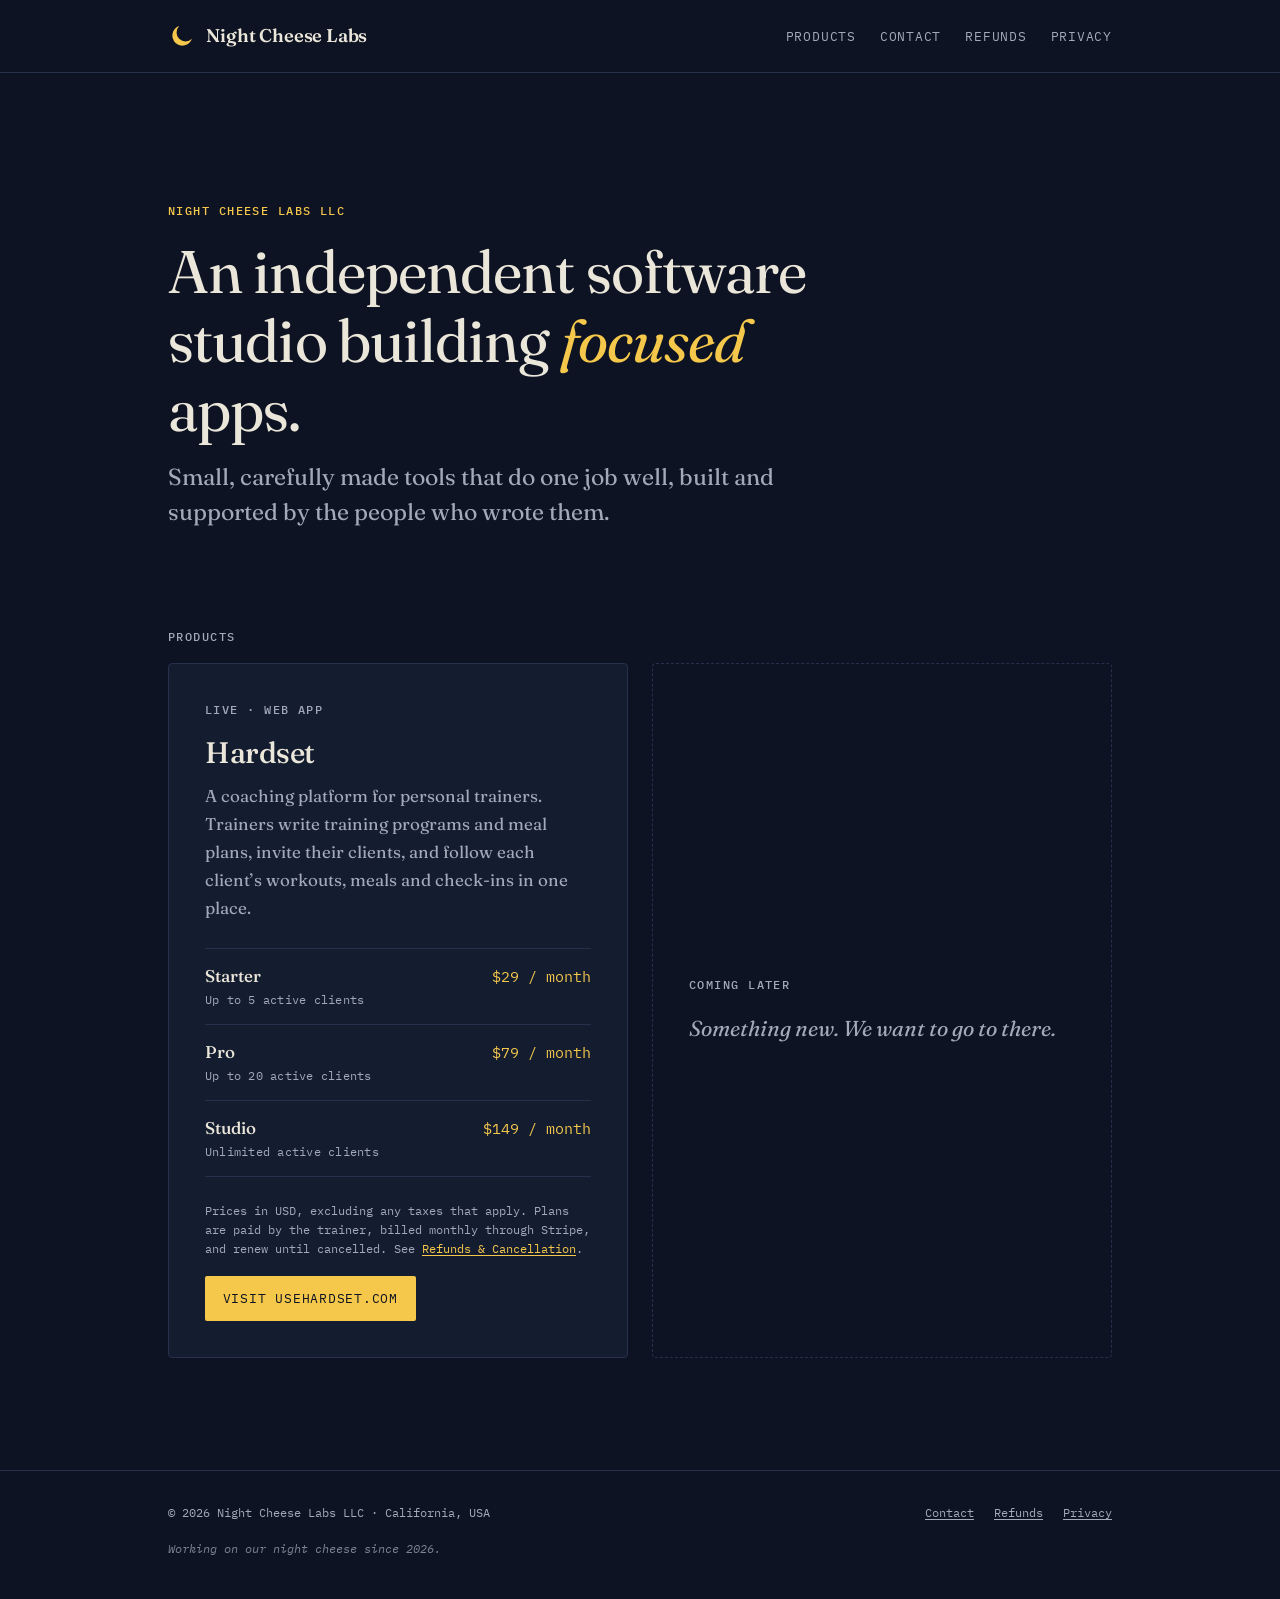
==== index.html @ 93fee765 "Add Night Cheese Labs website Static HTML/CSS site for nightcheeselabs.co: home with Hardset product" ====
<!doctype html>
<html lang="en">
<head>
  <meta charset="utf-8">
  <meta name="viewport" content="width=device-width, initial-scale=1">
  <title>Night Cheese Labs — Independent software studio</title>
  <meta name="description" content="Night Cheese Labs is an independent software studio building focused apps, starting with Hardset, a coaching platform for personal trainers and their clients.">
  <link rel="canonical" href="https://nightcheeselabs.co/">
  <meta property="og:type" content="website">
  <meta property="og:site_name" content="Night Cheese Labs">
  <meta property="og:title" content="Night Cheese Labs — Independent software studio">
  <meta property="og:description" content="An independent software studio building focused apps, starting with Hardset.">
  <meta property="og:url" content="https://nightcheeselabs.co/">
  <meta name="twitter:card" content="summary">
  <meta name="theme-color" content="#0d1322">
  <link rel="icon" type="image/svg+xml" href="data:image/svg+xml,%3Csvg xmlns='http://www.w3.org/2000/svg' viewBox='0 0 24 24'%3E%3Crect width='24' height='24' rx='5' fill='%230d1322'/%3E%3Cpath d='M19.5 13.9A7.6 7.6 0 1 1 10.1 4.5a6 6 0 0 0 9.4 9.4z' fill='%23f5c84c'/%3E%3C/svg%3E">
  <link rel="preconnect" href="https://fonts.googleapis.com">
  <link rel="preconnect" href="https://fonts.gstatic.com" crossorigin>
  <link rel="stylesheet" href="https://fonts.googleapis.com/css2?family=Fraunces:ital,opsz,wght@0,9..144,400..600;1,9..144,400&family=IBM+Plex+Mono:wght@400;500&display=swap">
  <link rel="stylesheet" href="/style.css">
</head>
<body>
  <a class="skip" href="#main">Skip to content</a>

  <header class="site-header">
    <div class="wrap">
      <a class="logo" href="/" aria-label="Night Cheese Labs, home">
        <span class="logo-mark" aria-hidden="true">
          <svg class="moon" viewBox="0 0 24 24"><path d="M20.5 14.4A8.6 8.6 0 1 1 9.6 3.5a6.8 6.8 0 0 0 10.9 10.9z" fill="#f5c84c"/></svg>
          <svg class="cheese" viewBox="0 0 24 24"><path d="M2.5 19.5v-7l13-8 6 8v7z" fill="#f5c84c"/><path d="M2.5 12.5h19" stroke="#c9a43c" stroke-width="1.2"/><circle cx="7" cy="16.2" r="1.5" fill="#0d1322"/><circle cx="13.6" cy="15.2" r="1" fill="#0d1322"/><circle cx="17.6" cy="17.4" r="1.2" fill="#0d1322"/><ellipse cx="13.5" cy="9.2" rx="1.3" ry=".8" fill="#0d1322"/></svg>
        </span>
        Night Cheese Labs
      </a>
      <nav class="site-nav" aria-label="Main">
        <ul>
          <li><a href="/#products">Products</a></li>
          <li><a href="/contact.html">Contact</a></li>
          <li><a href="/refunds.html">Refunds</a></li>
          <li><a href="/privacy.html">Privacy</a></li>
        </ul>
      </nav>
    </div>
  </header>

  <main id="main">
    <section class="hero">
      <div class="wrap">
        <p class="label label--accent">Night Cheese Labs LLC</p>
        <h1>An independent software studio building <em>focused</em> apps.</h1>
        <p class="lede">Small, carefully made tools that do one job well, built and supported by the people who wrote them.</p>
      </div>
    </section>

    <section class="section" id="products" aria-labelledby="products-title">
      <div class="wrap">
        <p class="label">Products</p>
        <h2 id="products-title" class="visually-hidden">Products</h2>
        <div class="products">
          <article class="card" aria-labelledby="hardset-title">
            <p class="label label--accent">Live · Web app</p>
            <h3 id="hardset-title">Hardset</h3>
            <p>A coaching platform for personal trainers. Trainers write training programs and meal plans, invite their clients, and follow each client’s workouts, meals and check-ins in one place.</p>

            <ul class="plans" aria-label="Hardset plans">
              <li>
                <span class="plan-name">Starter <small>Up to 5 active clients</small></span>
                <span class="plan-price">$29 / month</span>
              </li>
              <li>
                <span class="plan-name">Pro <small>Up to 20 active clients</small></span>
                <span class="plan-price">$79 / month</span>
              </li>
              <li>
                <span class="plan-name">Studio <small>Unlimited active clients</small></span>
                <span class="plan-price">$149 / month</span>
              </li>
            </ul>
            <p class="fine">Prices in USD, excluding any taxes that apply. Plans are paid by the trainer, billed monthly through Stripe, and renew until cancelled. See <a href="/refunds.html">Refunds &amp; Cancellation</a>.</p>

            <a class="button" href="https://usehardset.com">Visit usehardset.com</a>
          </article>

          <article class="card card--empty" aria-label="Future apps">
            <p class="label">Coming later</p>
            <p>Something new. We want to go to there.</p>
          </article>
        </div>
      </div>
    </section>
  </main>

  <footer class="site-footer">
    <div class="wrap">
      <p>© 2026 Night Cheese Labs LLC · California, USA</p>
      <ul>
        <li><a href="/contact.html">Contact</a></li>
        <li><a href="/refunds.html">Refunds</a></li>
        <li><a href="/privacy.html">Privacy</a></li>
      </ul>
      <p class="night">Working on our night cheese since 2026.</p>
    </div>
  </footer>
</body>
</html>
---- style.css ----
/* Night Cheese Labs — late-night editorial */

:root {
  --ink: #0d1322;
  --ink-raised: #141c30;
  --line: #26304a;
  --text: #ebe6da;
  --muted: #a3a9b8;
  --cheese: #f5c84c;
  --cheese-dim: #c9a43c;

  --serif: "Fraunces", Georgia, "Times New Roman", serif;
  --mono: "IBM Plex Mono", ui-monospace, SFMono-Regular, Menlo, monospace;

  --measure: 38rem;
  --wide: 64rem;
  --gutter: clamp(1rem, 4vw, 2.5rem);
}

*,
*::before,
*::after {
  box-sizing: border-box;
}

html {
  -webkit-text-size-adjust: 100%;
  text-size-adjust: 100%;
}

body {
  margin: 0;
  background: var(--ink);
  color: var(--text);
  font-family: var(--serif);
  font-size: 1.0625rem;
  line-height: 1.65;
  font-optical-sizing: auto;
  min-height: 100vh;
  display: flex;
  flex-direction: column;
  overflow-wrap: break-word;
}

main {
  flex: 1;
}

a {
  color: var(--cheese);
  text-decoration-thickness: 1px;
  text-underline-offset: 0.2em;
}

a:hover {
  text-decoration-thickness: 2px;
}

:focus-visible {
  outline: 2px solid var(--cheese);
  outline-offset: 3px;
  border-radius: 2px;
}

.wrap {
  width: 100%;
  max-width: var(--wide);
  margin: 0 auto;
  padding: 0 var(--gutter);
}

.skip {
  position: absolute;
  left: -9999px;
  top: 0;
  background: var(--cheese);
  color: var(--ink);
  padding: 0.5rem 1rem;
  font-family: var(--mono);
  font-size: 0.8rem;
  z-index: 10;
}

.skip:focus {
  left: 1rem;
  top: 1rem;
}

/* Labels */

.label {
  font-family: var(--mono);
  font-size: 0.75rem;
  font-weight: 500;
  letter-spacing: 0.12em;
  text-transform: uppercase;
  color: var(--muted);
  margin: 0 0 1rem;
}

.label--accent {
  color: var(--cheese);
}

/* Header */

.site-header {
  border-bottom: 1px solid var(--line);
}

.site-header .wrap {
  display: flex;
  align-items: center;
  justify-content: space-between;
  flex-wrap: wrap;
  gap: 0.75rem 2rem;
  padding-top: 1.25rem;
  padding-bottom: 1.25rem;
}

.logo {
  display: inline-flex;
  align-items: center;
  gap: 0.65rem;
  color: var(--text);
  text-decoration: none;
  font-family: var(--serif);
  font-weight: 600;
  font-size: 1.15rem;
  letter-spacing: -0.01em;
}

.logo:hover {
  text-decoration: none;
}

.logo-mark {
  position: relative;
  width: 28px;
  height: 28px;
  flex: none;
}

.logo-mark svg {
  position: absolute;
  inset: 0;
  width: 100%;
  height: 100%;
  transition: opacity 0.35s ease, transform 0.45s ease;
}

.logo-mark .cheese {
  opacity: 0;
  transform: rotate(25deg) scale(0.6);
}

.logo:hover .moon,
.logo:focus-visible .moon {
  opacity: 0;
  transform: rotate(-35deg) scale(0.6);
}

.logo:hover .cheese,
.logo:focus-visible .cheese {
  opacity: 1;
  transform: none;
}

.site-nav ul {
  display: flex;
  flex-wrap: wrap;
  gap: 0.25rem 1.5rem;
  list-style: none;
  margin: 0;
  padding: 0;
}

.site-nav a {
  font-family: var(--mono);
  font-size: 0.8rem;
  letter-spacing: 0.06em;
  text-transform: uppercase;
  color: var(--muted);
  text-decoration: none;
  padding: 0.35rem 0;
  display: inline-block;
}

.site-nav a:hover,
.site-nav a[aria-current="page"] {
  color: var(--cheese);
}

/* Type */

h1,
h2,
h3 {
  font-family: var(--serif);
  font-weight: 500;
  line-height: 1.15;
  letter-spacing: -0.015em;
  margin: 0 0 1rem;
}

h1 {
  font-size: clamp(2.25rem, 6vw, 3.75rem);
  font-weight: 400;
}

h2 {
  font-size: clamp(1.5rem, 3.5vw, 2rem);
  margin-top: 3rem;
}

h3 {
  font-size: 1.35rem;
}

p,
ul,
ol {
  margin: 0 0 1.1rem;
}

.lede {
  font-size: clamp(1.2rem, 2.4vw, 1.45rem);
  line-height: 1.5;
  color: var(--muted);
  max-width: var(--measure);
}

/* Sections */

.hero {
  padding: clamp(4rem, 12vw, 8rem) 0 clamp(3rem, 8vw, 5rem);
}

.hero h1 {
  max-width: 18ch;
}

.hero h1 em {
  font-style: italic;
  color: var(--cheese);
}

.section {
  padding: 0 0 clamp(4rem, 10vw, 7rem);
}

.page {
  padding: clamp(3rem, 9vw, 6rem) 0 clamp(4rem, 10vw, 7rem);
}

.prose {
  max-width: var(--measure);
}

.prose h2:first-of-type {
  margin-top: 2.5rem;
}

.prose ul {
  padding-left: 1.2rem;
}

.prose li {
  margin-bottom: 0.5rem;
}

.prose li::marker {
  color: var(--cheese);
}

.updated {
  font-family: var(--mono);
  font-size: 0.8rem;
  color: var(--muted);
}

/* Product cards */

.products {
  display: grid;
  grid-template-columns: repeat(auto-fit, minmax(min(100%, 22rem), 1fr));
  gap: 1.5rem;
}

.card {
  background: var(--ink-raised);
  border: 1px solid var(--line);
  border-radius: 4px;
  padding: clamp(1.5rem, 4vw, 2.25rem);
  display: flex;
  flex-direction: column;
}

.card h3 {
  font-size: 1.85rem;
  margin-bottom: 0.75rem;
}

.card > p {
  color: var(--muted);
}

.card--empty {
  background: transparent;
  border-style: dashed;
  justify-content: center;
  min-height: 16rem;
}

.card--empty p:not(.label) {
  font-style: italic;
  font-size: 1.35rem;
  color: var(--muted);
  margin: 0;
}

.plans {
  list-style: none;
  padding: 0;
  margin: 0.5rem 0 1.5rem;
  border-top: 1px solid var(--line);
}

.plans li {
  display: flex;
  align-items: baseline;
  justify-content: space-between;
  gap: 0.25rem 1rem;
  padding: 0.85rem 0;
  border-bottom: 1px solid var(--line);
}

.plan-name {
  flex: 1;
  min-width: 0;
  font-weight: 500;
}

.plan-name small {
  display: block;
  font-family: var(--mono);
  font-size: 0.75rem;
  font-weight: 400;
  color: var(--muted);
  letter-spacing: 0.02em;
}

.plan-price {
  font-family: var(--mono);
  font-size: 0.95rem;
  color: var(--cheese);
  white-space: nowrap;
}

.fine {
  font-family: var(--mono);
  font-size: 0.75rem;
  line-height: 1.6;
  color: var(--muted);
}

.card .button {
  margin-top: auto;
  align-self: flex-start;
}

.button {
  display: inline-block;
  font-family: var(--mono);
  font-size: 0.8rem;
  letter-spacing: 0.06em;
  text-transform: uppercase;
  text-decoration: none;
  color: var(--ink);
  background: var(--cheese);
  padding: 0.75rem 1.1rem;
  border-radius: 2px;
}

.button:hover {
  background: var(--text);
  text-decoration: none;
}

/* Contact */

.contact-email {
  font-size: clamp(1.4rem, 4.5vw, 2rem);
  margin: 0 0 2rem;
}

.facts {
  display: grid;
  grid-template-columns: max-content 1fr;
  gap: 0.75rem 1.5rem;
  margin: 2rem 0;
  padding: 1.5rem 0;
  border-top: 1px solid var(--line);
  border-bottom: 1px solid var(--line);
}

.facts dt {
  font-family: var(--mono);
  font-size: 0.75rem;
  letter-spacing: 0.1em;
  text-transform: uppercase;
  color: var(--muted);
  padding-top: 0.2rem;
}

.facts dd {
  margin: 0;
}

@media (max-width: 30rem) {
  .facts {
    grid-template-columns: 1fr;
    gap: 0.25rem;
  }

  .facts dd {
    margin-bottom: 0.75rem;
  }
}

/* 404 */

.lost {
  padding: clamp(5rem, 16vw, 10rem) 0;
}

.lost h1 {
  font-size: clamp(5rem, 22vw, 11rem);
  font-style: italic;
  line-height: 1;
  color: var(--cheese);
  margin-bottom: 1.5rem;
}

.lost p:not(.label) {
  font-size: clamp(1.2rem, 3vw, 1.5rem);
  color: var(--muted);
}

/* Footer */

.site-footer {
  border-top: 1px solid var(--line);
  padding: 2rem 0 2.5rem;
  font-family: var(--mono);
  font-size: 0.75rem;
  color: var(--muted);
}

.site-footer .wrap {
  display: flex;
  flex-wrap: wrap;
  justify-content: space-between;
  gap: 1rem 2rem;
}

.site-footer p {
  margin: 0;
}

.site-footer ul {
  display: flex;
  flex-wrap: wrap;
  gap: 0.25rem 1.25rem;
  list-style: none;
  margin: 0;
  padding: 0;
}

.site-footer a {
  color: var(--muted);
}

.site-footer a:hover {
  color: var(--cheese);
}

.site-footer .night {
  flex-basis: 100%;
  font-style: italic;
  opacity: 0.75;
}

@media (prefers-reduced-motion: reduce) {
  .logo-mark svg {
    transition: none;
  }
}

.visually-hidden {
  position: absolute;
  width: 1px;
  height: 1px;
  margin: -1px;
  padding: 0;
  overflow: hidden;
  clip: rect(0 0 0 0);
  white-space: nowrap;
  border: 0;
}
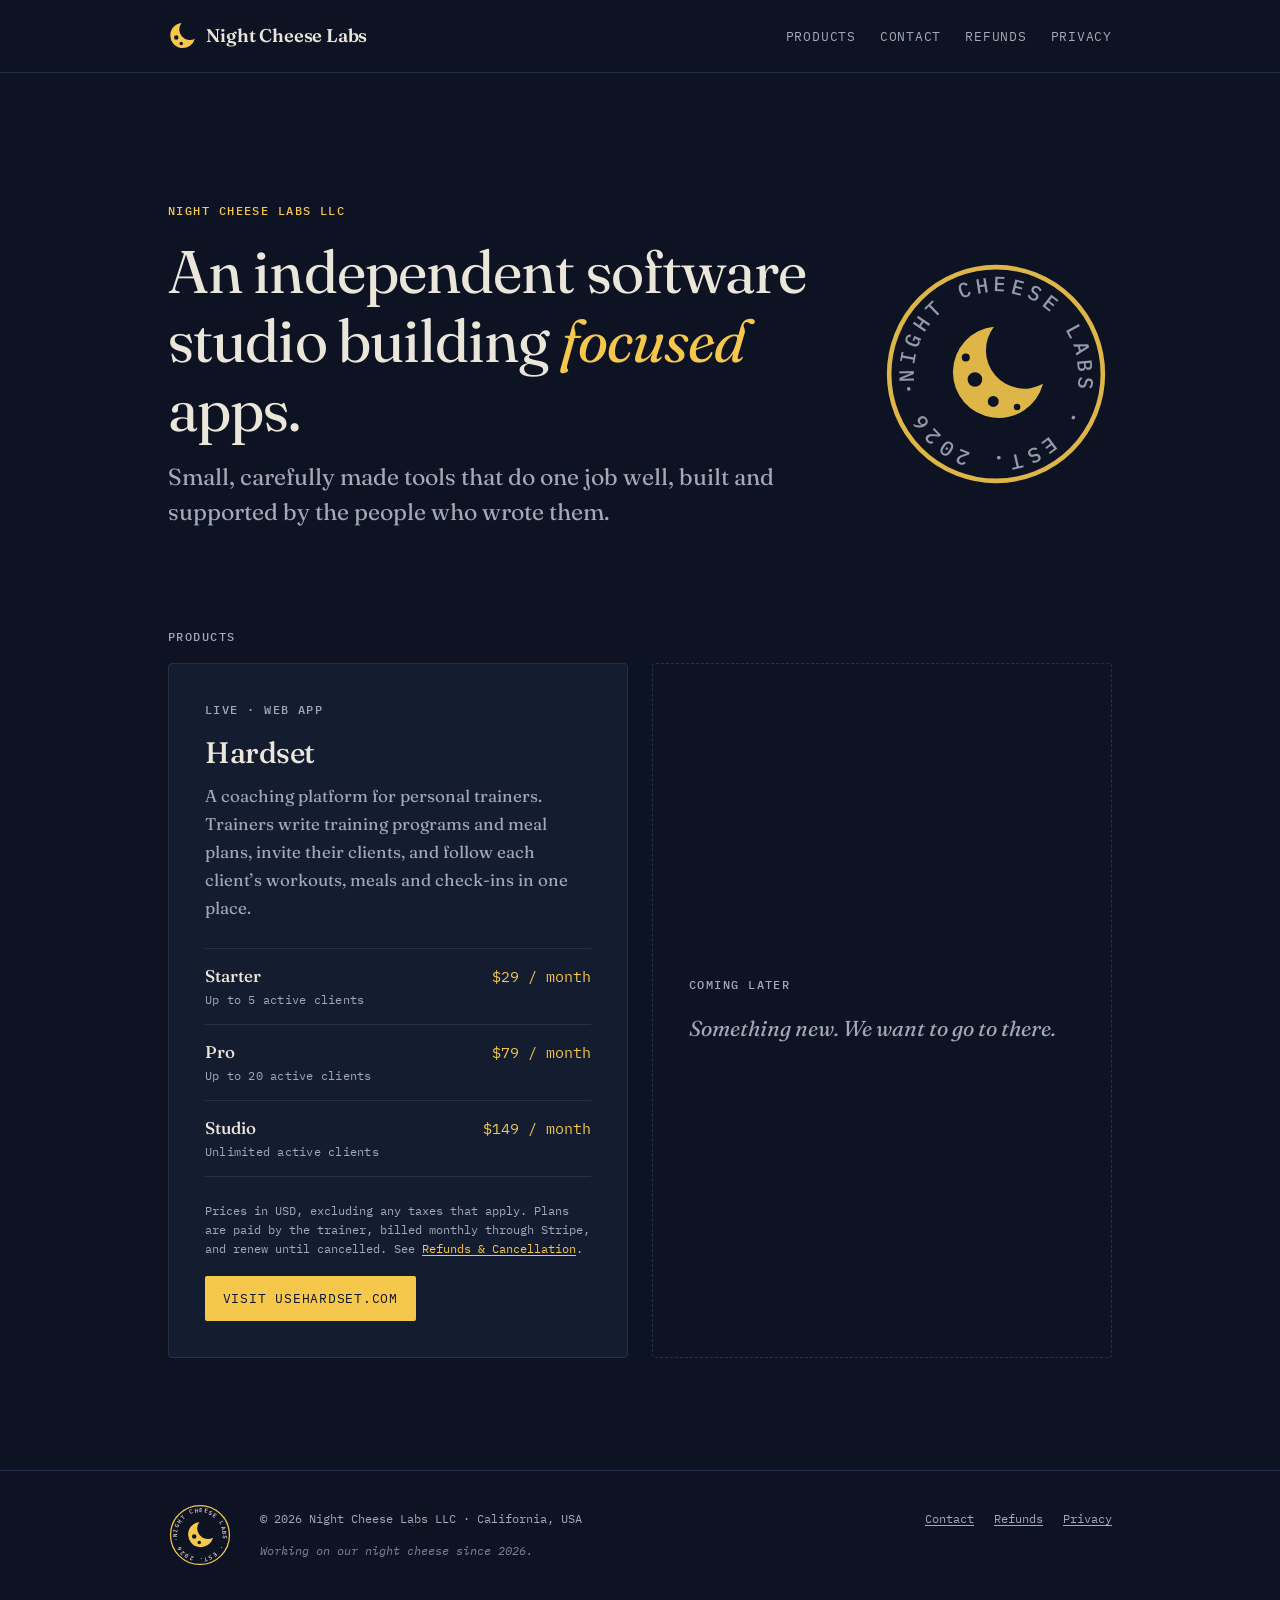
==== commit 63cda175: "Add cheese moon and seal logo system Cheese moon (crescent with holes, 16/32/full variants) replaces" ====
--- a/index.html
+++ b/index.html
@@ -11,9 +11,16 @@
   <meta property="og:title" content="Night Cheese Labs — Independent software studio">
   <meta property="og:description" content="An independent software studio building focused apps, starting with Hardset.">
   <meta property="og:url" content="https://nightcheeselabs.co/">
-  <meta name="twitter:card" content="summary">
+  <meta property="og:image" content="https://nightcheeselabs.co/og-image.png">
+  <meta property="og:image:width" content="1200">
+  <meta property="og:image:height" content="630">
+  <meta property="og:image:alt" content="The Night Cheese Labs seal, a cheese crescent moon, beside the Night Cheese Labs wordmark">
+  <meta name="twitter:card" content="summary_large_image">
+  <meta name="twitter:image" content="https://nightcheeselabs.co/og-image.png">
   <meta name="theme-color" content="#0d1322">
-  <link rel="icon" type="image/svg+xml" href="data:image/svg+xml,%3Csvg xmlns='http://www.w3.org/2000/svg' viewBox='0 0 24 24'%3E%3Crect width='24' height='24' rx='5' fill='%230d1322'/%3E%3Cpath d='M19.5 13.9A7.6 7.6 0 1 1 10.1 4.5a6 6 0 0 0 9.4 9.4z' fill='%23f5c84c'/%3E%3C/svg%3E">
+  <link rel="icon" href="/favicon.svg" type="image/svg+xml">
+  <link rel="icon" href="/favicon-32.png" sizes="32x32" type="image/png">
+  <link rel="apple-touch-icon" href="/apple-touch-icon.png">
   <link rel="preconnect" href="https://fonts.googleapis.com">
   <link rel="preconnect" href="https://fonts.gstatic.com" crossorigin>
   <link rel="stylesheet" href="https://fonts.googleapis.com/css2?family=Fraunces:ital,opsz,wght@0,9..144,400..600;1,9..144,400&family=IBM+Plex+Mono:wght@400;500&display=swap">
@@ -26,7 +33,7 @@
     <div class="wrap">
       <a class="logo" href="/" aria-label="Night Cheese Labs, home">
         <span class="logo-mark" aria-hidden="true">
-          <svg class="moon" viewBox="0 0 24 24"><path d="M20.5 14.4A8.6 8.6 0 1 1 9.6 3.5a6.8 6.8 0 0 0 10.9 10.9z" fill="#f5c84c"/></svg>
+          <svg class="moon" viewBox="0.5 7 56 56"><path fill="#f5c84c" fill-rule="evenodd" d="M54.17 40.37A25 25 0 1 1 27.4 9.14A21 21 0 0 0 54.17 40.37ZM12.5 38a4.5 4.5 0 1 0 9 0a4.5 4.5 0 1 0 -9 0ZM23.5 50a3.5 3.5 0 1 0 7 0a3.5 3.5 0 1 0 -7 0Z"/></svg>
           <svg class="cheese" viewBox="0 0 24 24"><path d="M2.5 19.5v-7l13-8 6 8v7z" fill="#f5c84c"/><path d="M2.5 12.5h19" stroke="#c9a43c" stroke-width="1.2"/><circle cx="7" cy="16.2" r="1.5" fill="#0d1322"/><circle cx="13.6" cy="15.2" r="1" fill="#0d1322"/><circle cx="17.6" cy="17.4" r="1.2" fill="#0d1322"/><ellipse cx="13.5" cy="9.2" rx="1.3" ry=".8" fill="#0d1322"/></svg>
         </span>
         Night Cheese Labs
@@ -44,10 +51,13 @@
 
   <main id="main">
     <section class="hero">
-      <div class="wrap">
-        <p class="label label--accent">Night Cheese Labs LLC</p>
-        <h1>An independent software studio building <em>focused</em> apps.</h1>
-        <p class="lede">Small, carefully made tools that do one job well, built and supported by the people who wrote them.</p>
+      <div class="wrap hero-grid">
+        <div>
+          <p class="label label--accent">Night Cheese Labs LLC</p>
+          <h1>An independent software studio building <em>focused</em> apps.</h1>
+          <p class="lede">Small, carefully made tools that do one job well, built and supported by the people who wrote them.</p>
+        </div>
+        <svg class="hero-seal" viewBox="0 0 76 76" aria-hidden="true" focusable="false"><defs><path id="seal-ring-hero" d="M38 11a27 27 0 1 1 0 54a27 27 0 1 1 0 -54"/></defs><circle cx="38" cy="38" r="35" fill="none" stroke="#f5c84c" stroke-width="1.5"/><text font-family="'IBM Plex Mono', ui-monospace, Menlo, monospace" font-size="6.8" font-weight="500" fill="#ebe6da" transform="rotate(-95.62 38 38)"><textPath href="#seal-ring-hero" textLength="169.35" lengthAdjust="spacing">NIGHT CHEESE LABS · EST. 2026 · </textPath></text><path transform="translate(20.9 17) scale(0.6)" fill="#f5c84c" fill-rule="evenodd" d="M54.17 40.37A25 25 0 1 1 27.4 9.14A21 21 0 0 0 54.17 40.37ZM13 38a4 4 0 1 0 8 0a4 4 0 1 0 -8 0ZM24 50a3 3 0 1 0 6 0a3 3 0 1 0 -6 0ZM9.8 26a2.2 2.2 0 1 0 4.4 0a2.2 2.2 0 1 0 -4.4 0ZM38.2 53a1.8 1.8 0 1 0 3.6 0a1.8 1.8 0 1 0 -3.6 0Z"/></svg>
       </div>
     </section>
 
@@ -91,13 +101,16 @@
 
   <footer class="site-footer">
     <div class="wrap">
-      <p>© 2026 Night Cheese Labs LLC · California, USA</p>
-      <ul>
-        <li><a href="/contact.html">Contact</a></li>
-        <li><a href="/refunds.html">Refunds</a></li>
-        <li><a href="/privacy.html">Privacy</a></li>
-      </ul>
-      <p class="night">Working on our night cheese since 2026.</p>
+      <svg class="footer-seal" viewBox="0 0 76 76" aria-hidden="true" focusable="false"><defs><path id="seal-ring-footer" d="M38 11a27 27 0 1 1 0 54a27 27 0 1 1 0 -54"/></defs><circle cx="38" cy="38" r="35" fill="none" stroke="#f5c84c" stroke-width="1.5"/><text font-family="'IBM Plex Mono', ui-monospace, Menlo, monospace" font-size="6.8" font-weight="500" fill="#ebe6da" transform="rotate(-95.62 38 38)"><textPath href="#seal-ring-footer" textLength="169.35" lengthAdjust="spacing">NIGHT CHEESE LABS · EST. 2026 · </textPath></text><path transform="translate(20.9 17) scale(0.6)" fill="#f5c84c" fill-rule="evenodd" d="M54.17 40.37A25 25 0 1 1 27.4 9.14A21 21 0 0 0 54.17 40.37ZM12.5 38a4.5 4.5 0 1 0 9 0a4.5 4.5 0 1 0 -9 0ZM23.5 50a3.5 3.5 0 1 0 7 0a3.5 3.5 0 1 0 -7 0Z"/></svg>
+      <div class="footer-body">
+        <p>© 2026 Night Cheese Labs LLC · California, USA</p>
+        <ul>
+          <li><a href="/contact.html">Contact</a></li>
+          <li><a href="/refunds.html">Refunds</a></li>
+          <li><a href="/privacy.html">Privacy</a></li>
+        </ul>
+        <p class="night">Working on our night cheese since 2026.</p>
+      </div>
     </div>
   </footer>
 </body>
--- a/style.css
+++ b/style.css
@@ -240,6 +240,34 @@
   max-width: 18ch;
 }
 
+.hero-grid {
+  display: grid;
+  grid-template-columns: minmax(0, 1fr) auto;
+  align-items: center;
+  gap: 2rem 4rem;
+}
+
+.hero-seal {
+  width: clamp(180px, 20vw, 232px);
+  height: auto;
+  opacity: 0.9;
+}
+
+.hero-seal text {
+  fill: var(--muted);
+}
+
+@media (max-width: 48rem) {
+  .hero-grid {
+    grid-template-columns: minmax(0, 1fr);
+  }
+
+  .hero-seal {
+    order: -1;
+    width: 104px;
+  }
+}
+
 .hero h1 em {
   font-style: italic;
   color: var(--cheese);
@@ -459,9 +487,24 @@
 
 .site-footer .wrap {
   display: flex;
+  align-items: center;
+  gap: 1.25rem 1.75rem;
+}
+
+/* The seal's text ring is unreadable below ~48px; keep it at 64. */
+.footer-seal {
+  width: 64px;
+  height: 64px;
+  flex: none;
+}
+
+.footer-body {
+  flex: 1;
+  min-width: 0;
+  display: flex;
   flex-wrap: wrap;
   justify-content: space-between;
-  gap: 1rem 2rem;
+  gap: 0.75rem 2rem;
 }
 
 .site-footer p {
